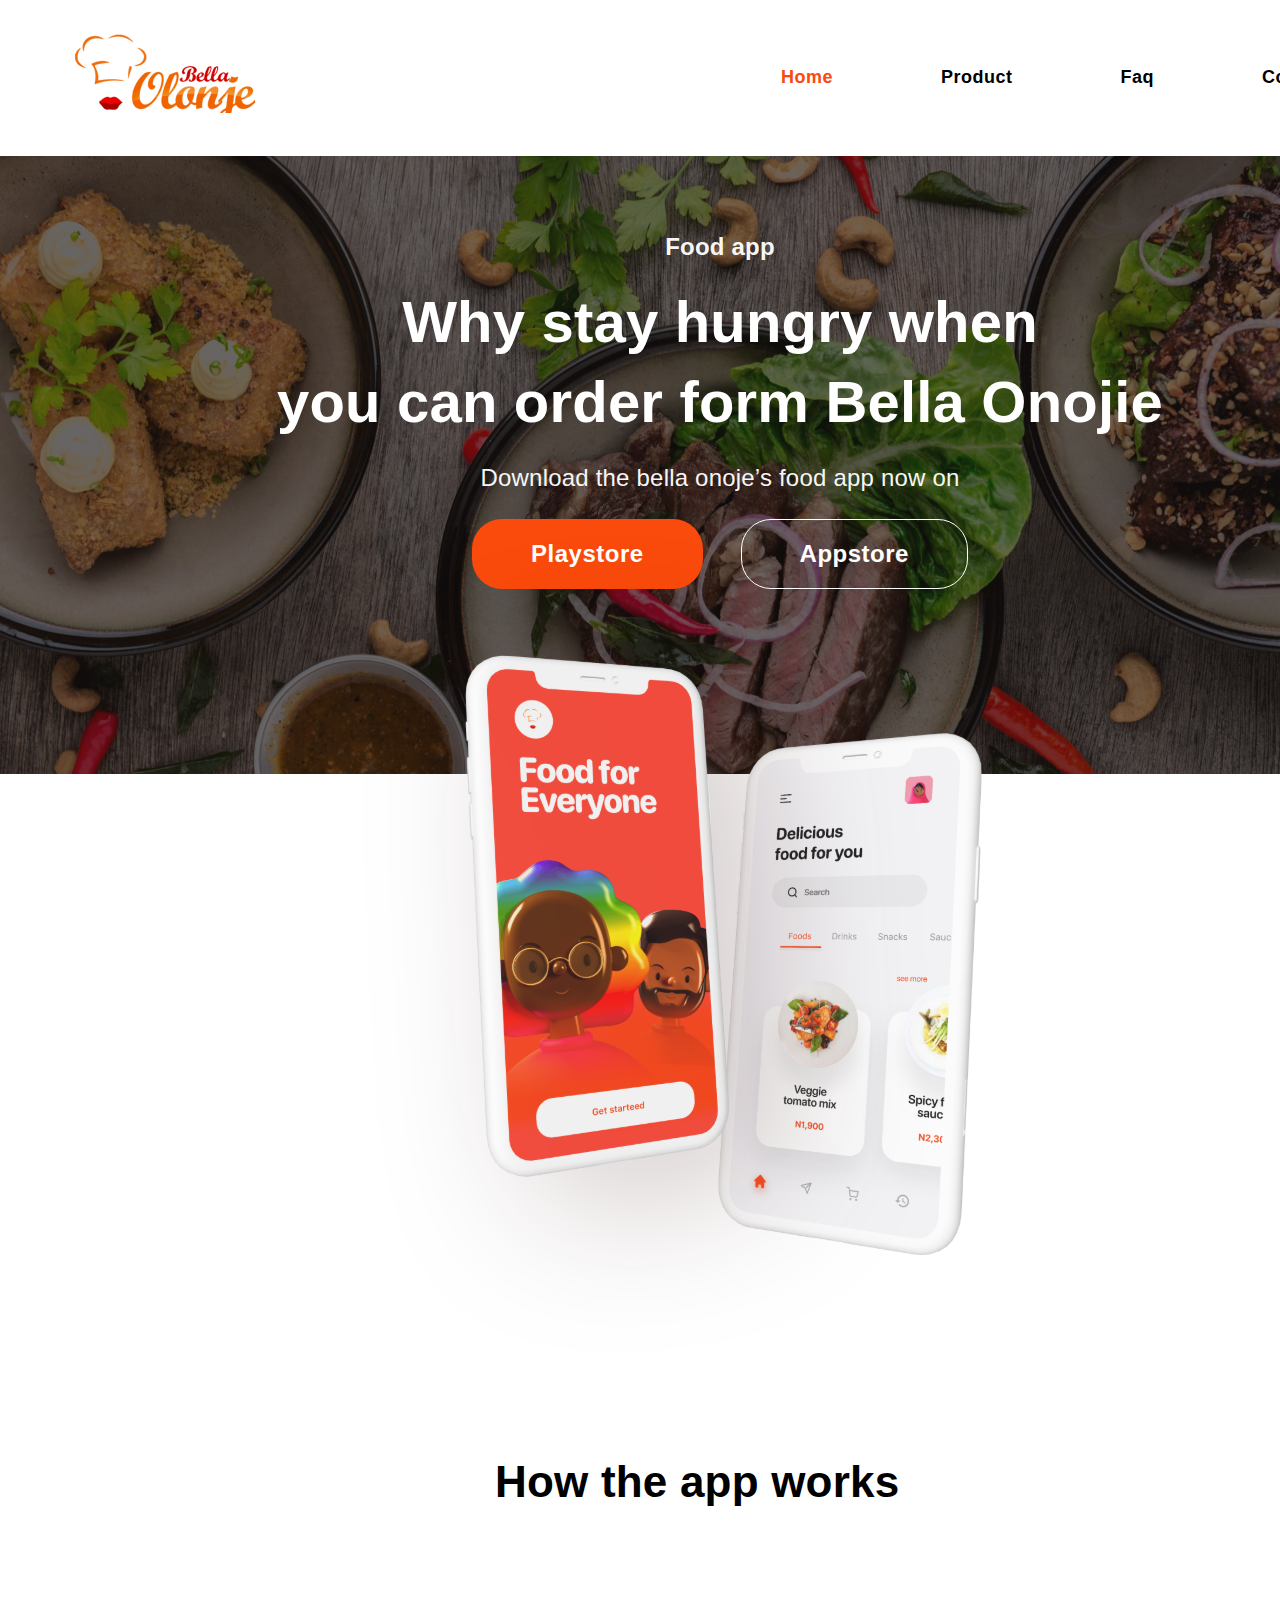
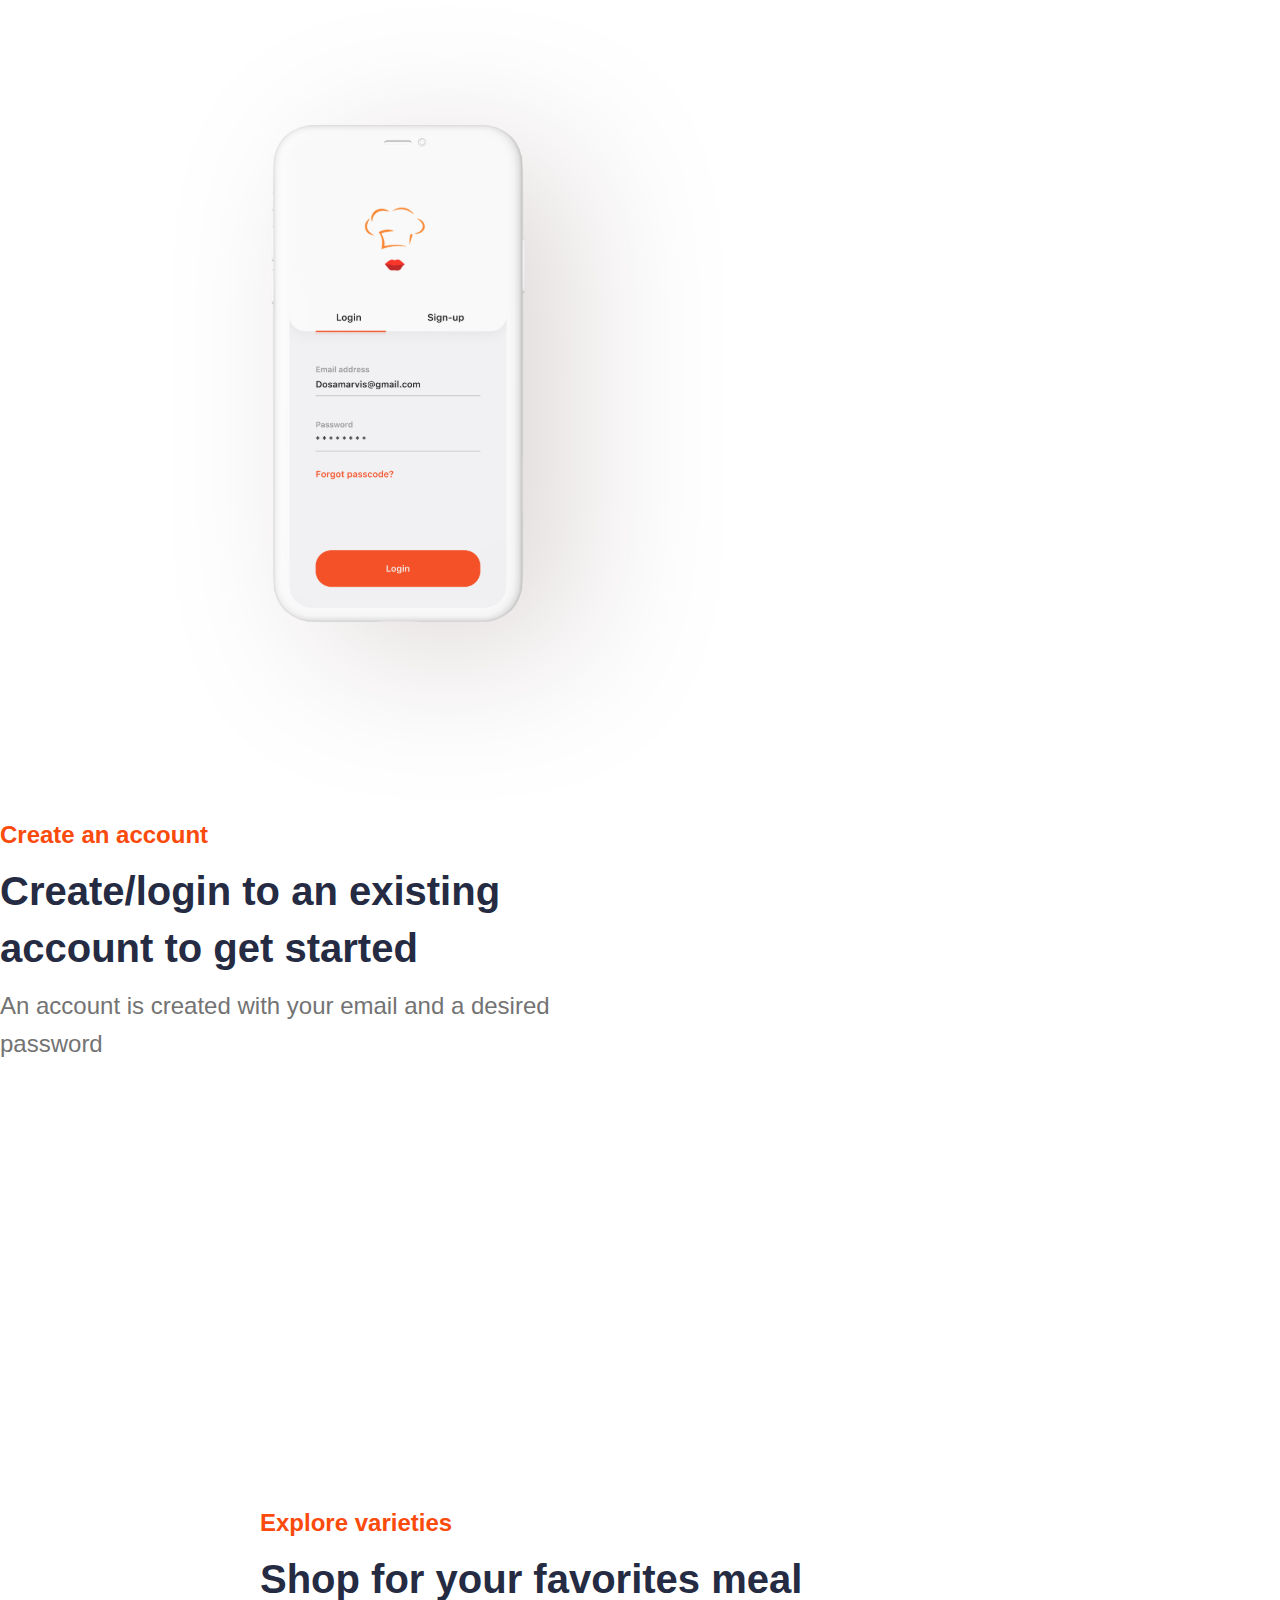
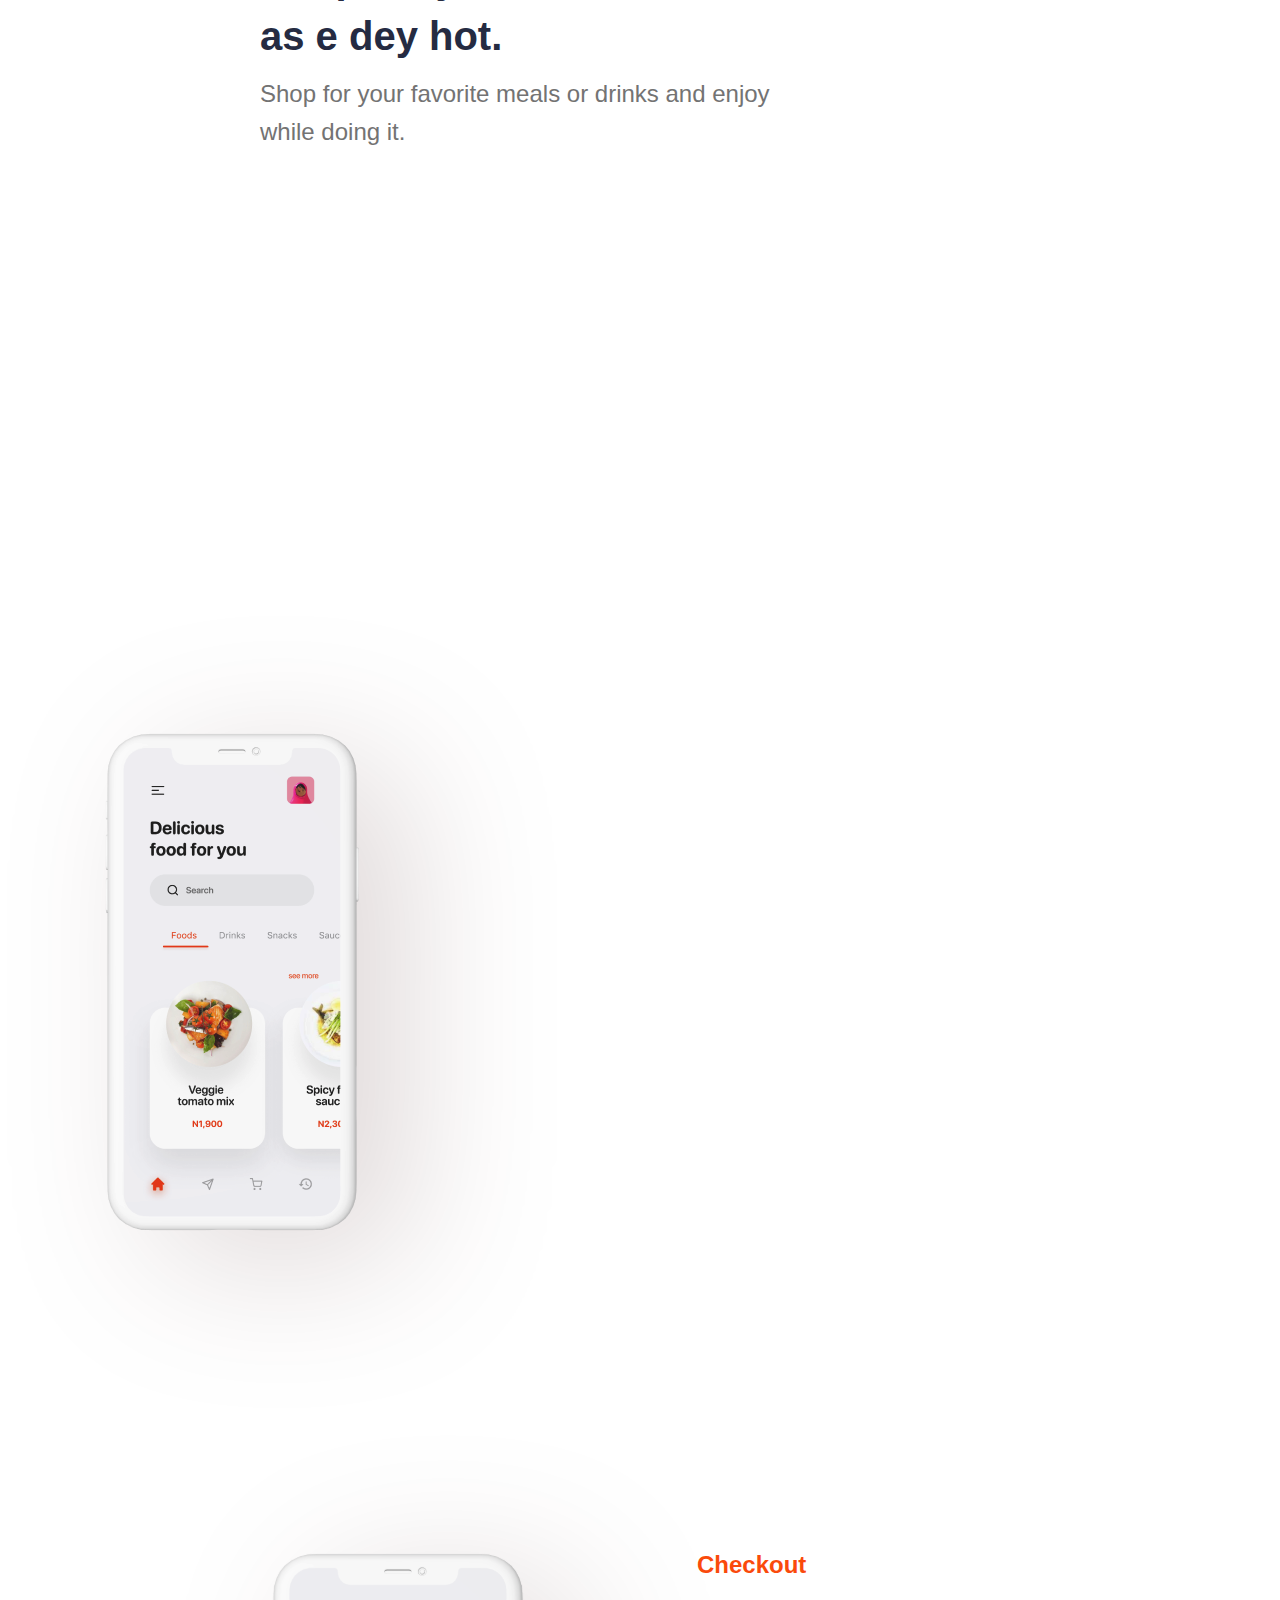
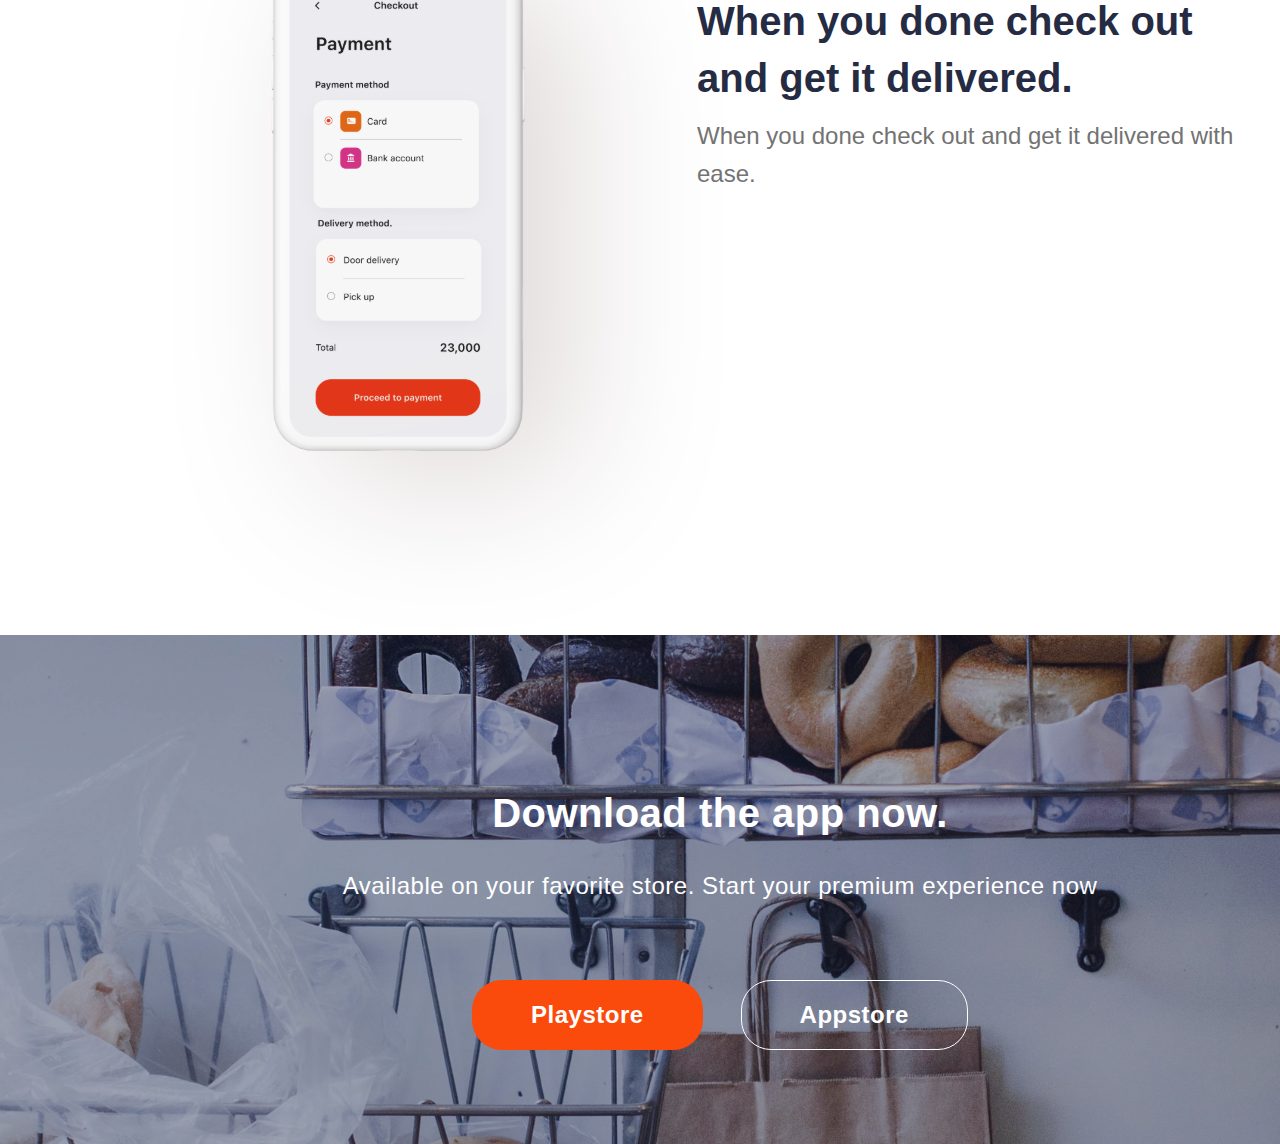
==== index.html @ eabfda78 "added footer section" ====
<!DOCTYPE html>
<html lang="en">
    <head>
        <title>Fast food</title>
        <link rel="stylesheet" href="css/reset.css">
        <link rel="stylesheet" href="css/style.css">
        <link rel="icon" href="images/main/icon.svg">
    </head>
    <body>
        <header>
            <nav>
                <ul>
                    <li class="logo">   <img src="images/main/icon.svg" alt="icon"></li>
                    <li class="home">Home</li>
                    <li class="product"> <a href="pages/product.html"> </a>Product</li>
                    <li class="faq">     <a href="pages/faq.html">     </a>Faq</li>
                    <li class="contact"> <a href="pages/contact.html"> </a>Contact</li>
                </ul>
            </nav>
                <div class="header-div">
                    <div class="text-div">
                        <h3>Food app</h3>
                        <h1>Why stay hungry when <br> you can order form Bella Onojie</h1>
                        <h4>Download the bella onoje’s food app now on</h4>
                    </div>

                    <div class="button-div">
                        <input type="button" value="Playstore" class="playstore">
                        <input type="button" value="Appstore" class="appstore">
                    </div>
                </div>

                <div class="images-div">
                    <img class="phone-img" src="images/main/phone-img.svg" alt="phones">
                </div>
            </header>

            <main>
                <section class="section1">
                    <h2 class="h2">How the app works</h2>

                    <img class="login-image" src="images/main/login.svg" alt="login page">

                    <div class="section1-div">
                        <p class="section-p1">Create an account</p>
                        <p class="section-p2">Create/login to an existing account to get started</p>
                        <p class="section-p3">An account is created with your email and a desired password</p>
                    </div>

                </section>

                <section class="section2">

                    <div class="section2-div">
                        <p class="section-p1">Explore varieties</p>
                        <p class="section-p2">Shop for your favorites meal as e dey hot.</p>
                        <p class="section-p3">Shop for your favorite meals or drinks and enjoy while doing it.</p>
                    </div>

                    <img class="food-img" src="images/main/order.svg" alt="food image">

                </section>

                <section class="section3">

                    <img class="login-image" src="images/main/payment.svg" alt="payment page">

                    <div class="section1-div">
                        <p class="section-p1">Checkout</p>
                        <p class="section-p2">When you done check out and get it delivered.</p>
                        <p class="section-p3">When you done check out and get it  delivered with ease.</p>
                    </div>

                </section>
            </main>

            <footer>

                <section>    
                    <div class="bottom-image">

                        <div class="bottom-text-div">
                            <p class="footer-p1">Download the app now.</p>
                            <p class="footer-p2">Available on your favorite store. Start your premium experience now</p>
                        </div>  

                        <div class="button-div">
                            <input type="button" value="Playstore" class="playstore">
                            <input type="button" value="Appstore" class="appstore">
                        </div>

                    </div>
                </section>

            </footer>





    </body>
</html>
---- css/style.css ----
body {
    max-width: 1440px;
}

ul {
    li {
        display: inline-block;
        font-family: "Montserrat", sans-serif;
        font-weight: 600;
        font-size: 18px;
        line-height: 28px;
        letter-spacing: 0.5px;
    }

    .home {
        color: #FA4A0C;
    }

    .logo {
        margin: 26px 500px 28px 70px;
        vertical-align: -30px;
    }

    .product {
        margin: 63px 104px 65px 104px;
    }

    .faq {
        margin: 63px 104px 65px 0px;
    }


}


.header-div {
    background-image: url(/images/main/background-image-top.svg);
    width: 1440px;
    height: 618px;

    .text-div {
        text-align: center;

        
        h3 {
            font-family: "Montserrat", sans-serif;
            font-weight: 700;
            font-size: 24px;
            line-height: 36px;
            letter-spacing: 0.2px;
            color: #F6F6F6;
            padding-top: 73px;
            padding-bottom: 17px;
        }

        h1 {
            font-family: "Poppins", sans-serif;
            font-weight: 700;
            font-size: 58px;
            line-height: 80px;
            letter-spacing: 0.2px;
            color: #FFFFFF;
        }

        h4 {
            font-family: "Montserrat", sans-serif;
            font-weight: 500;
            font-size: 24px;
            line-height: 38px;
            letter-spacing: 0.2px;
            color: #F6F6F6;
            padding-top: 17px;
            padding-bottom: 22px;
        }
    }
}

.button-div {
    text-align: center;

    .playstore {
        border: solid 1px transparent;
        background-color: #FA4A0C;
        border-radius: 30px;
        padding: 16px 58px;
        margin-right: 17px;
    }

    .appstore {
        border: solid 1px white;
        border-radius: 30px;
        padding: 16px 58px;
        margin-left: 17px;
        background-color: transparent;
        color: white;
    }

    input {
        display: inline-block;
        font-family: "Montserrat", sans-serif;
        font-weight: 700;
        font-size: 24px;
        line-height: 36px;
        letter-spacing: 0.5px;
        color: #FFFFFF;
    }
}


.images-div { 
    width: 1440px;
    height: 640px;

    img {
        position: absolute;
        left: 345px;
        top: 495px;
    }
}

.h2 {
    font-family: "Poppins", sans-serif;
    font-weight: 600;
    font-size: 44px;
    line-height: 36px;
    letter-spacing: 0.2px;
    padding: 50px 0px 89px 495px;
}

.section-p1 {
    font-family: "Montserrat", sans-serif;
    font-weight: 700;
    font-size: 24px;
    line-height: 36px;
    color: #FA4A0C;
}

.section-p2 {
    font-family: "Montserrat", sans-serif;
    font-weight: 600;
    font-size: 40px;
    line-height: 57px;
    color: #252B42;
    margin: 10px 0px;
}

.section-p3 {
    font-family: "Montserrat", sans-serif;
    font-weight: 500;
    font-size: 24px;
    line-height: 38px;
    color: #737373;
}

.login-image {
    margin-left: 150px;
    margin-right: -35px;
}

.section1-div {
    display: inline-block;
    max-width: 561px;
    vertical-align: 450px;
}

.section2-div {
    display: inline-block;
    max-width: 561px;
    vertical-align: 450px;
    margin-left: 260px;
    margin-right: 40px;
}


.bottom-image {
    background-image: url(/images/main/background-image-bottom.svg);
    width: 1440px;
    height: 509px
    
}

.bottom-text-div {
    text-align: center;
    color: white;

    .footer-p1 {
        font-family: "Montserrat", sans-serif;
        font-weight: 700;
        font-size: 40px;
        line-height: 57px;
        letter-spacing: 0.5px;
        padding-top: 150px;
        padding-bottom: 25px;
    }

    .footer-p2 {
        font-family: "Montserrat", sans-serif;
        font-weight: 500;
        font-size: 24px;
        line-height: 38px;
        letter-spacing: 0.5px;
        padding-bottom: 75px;
    }

}
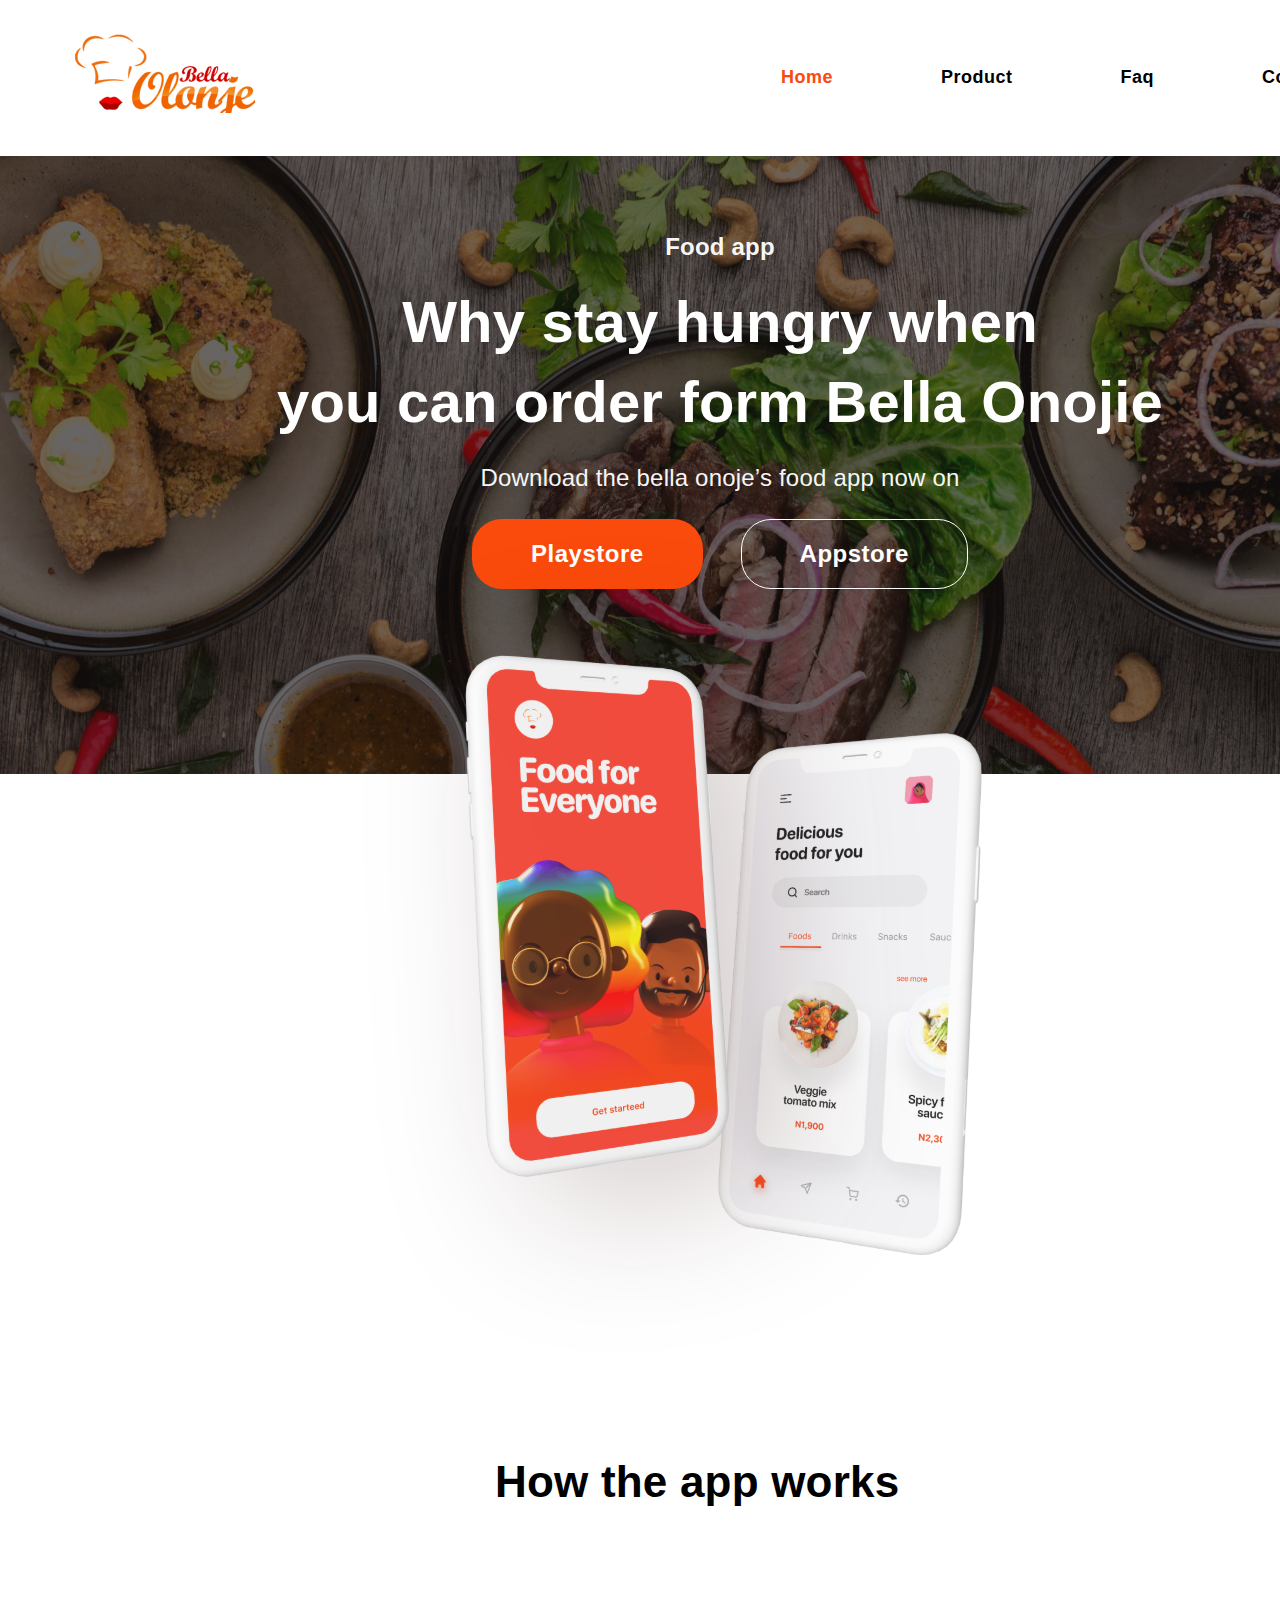
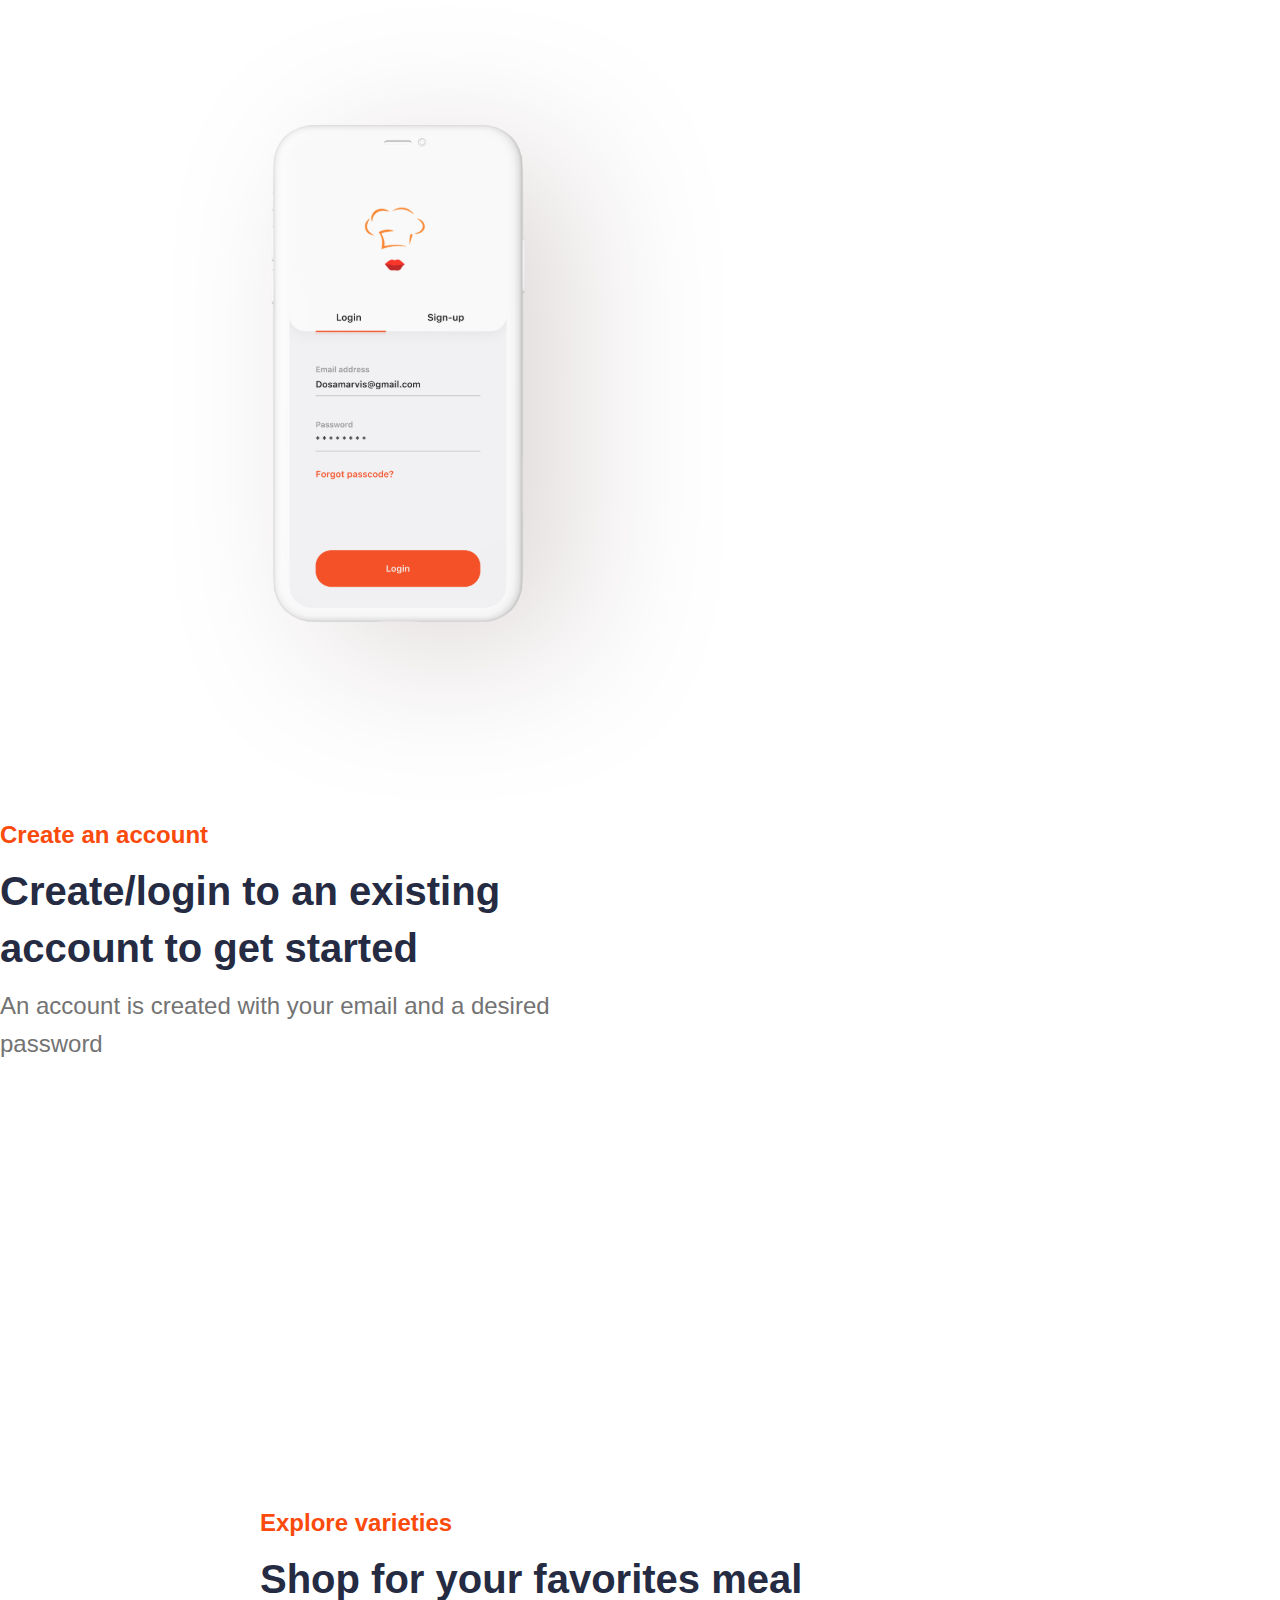
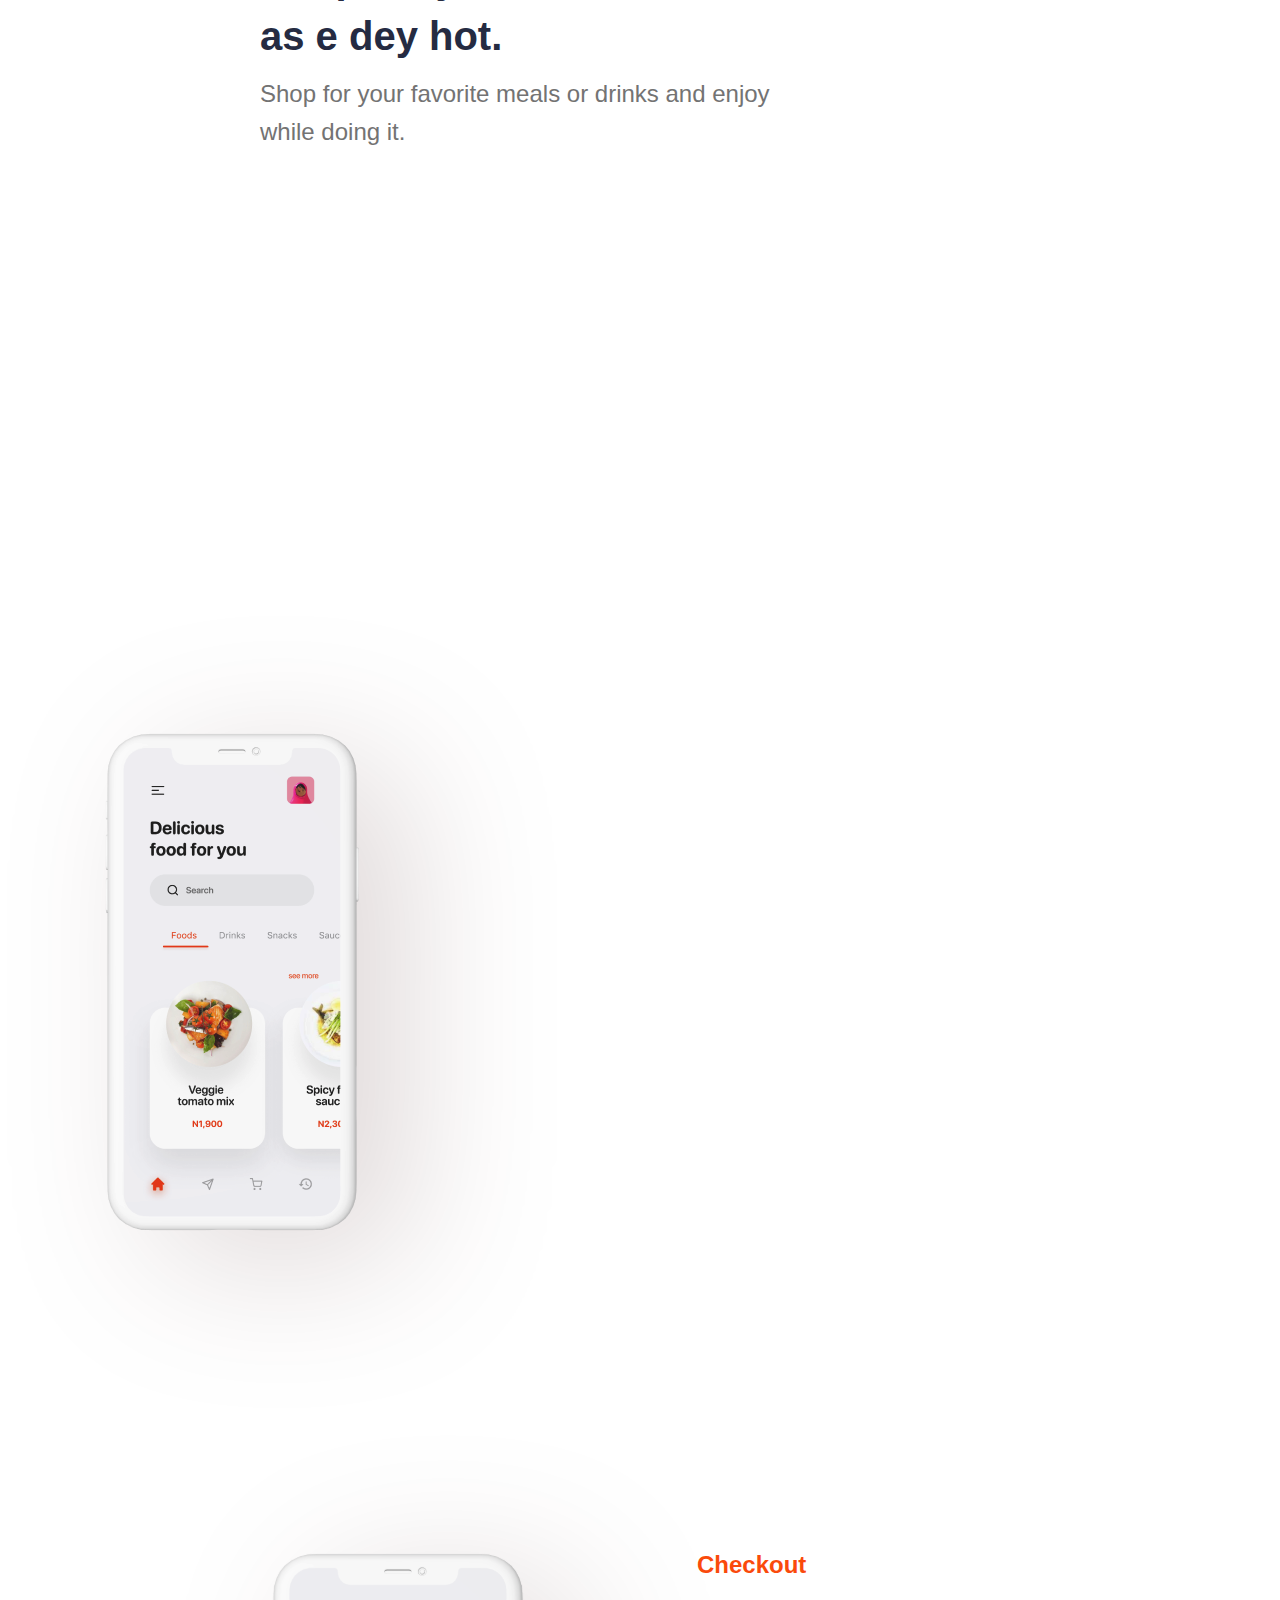
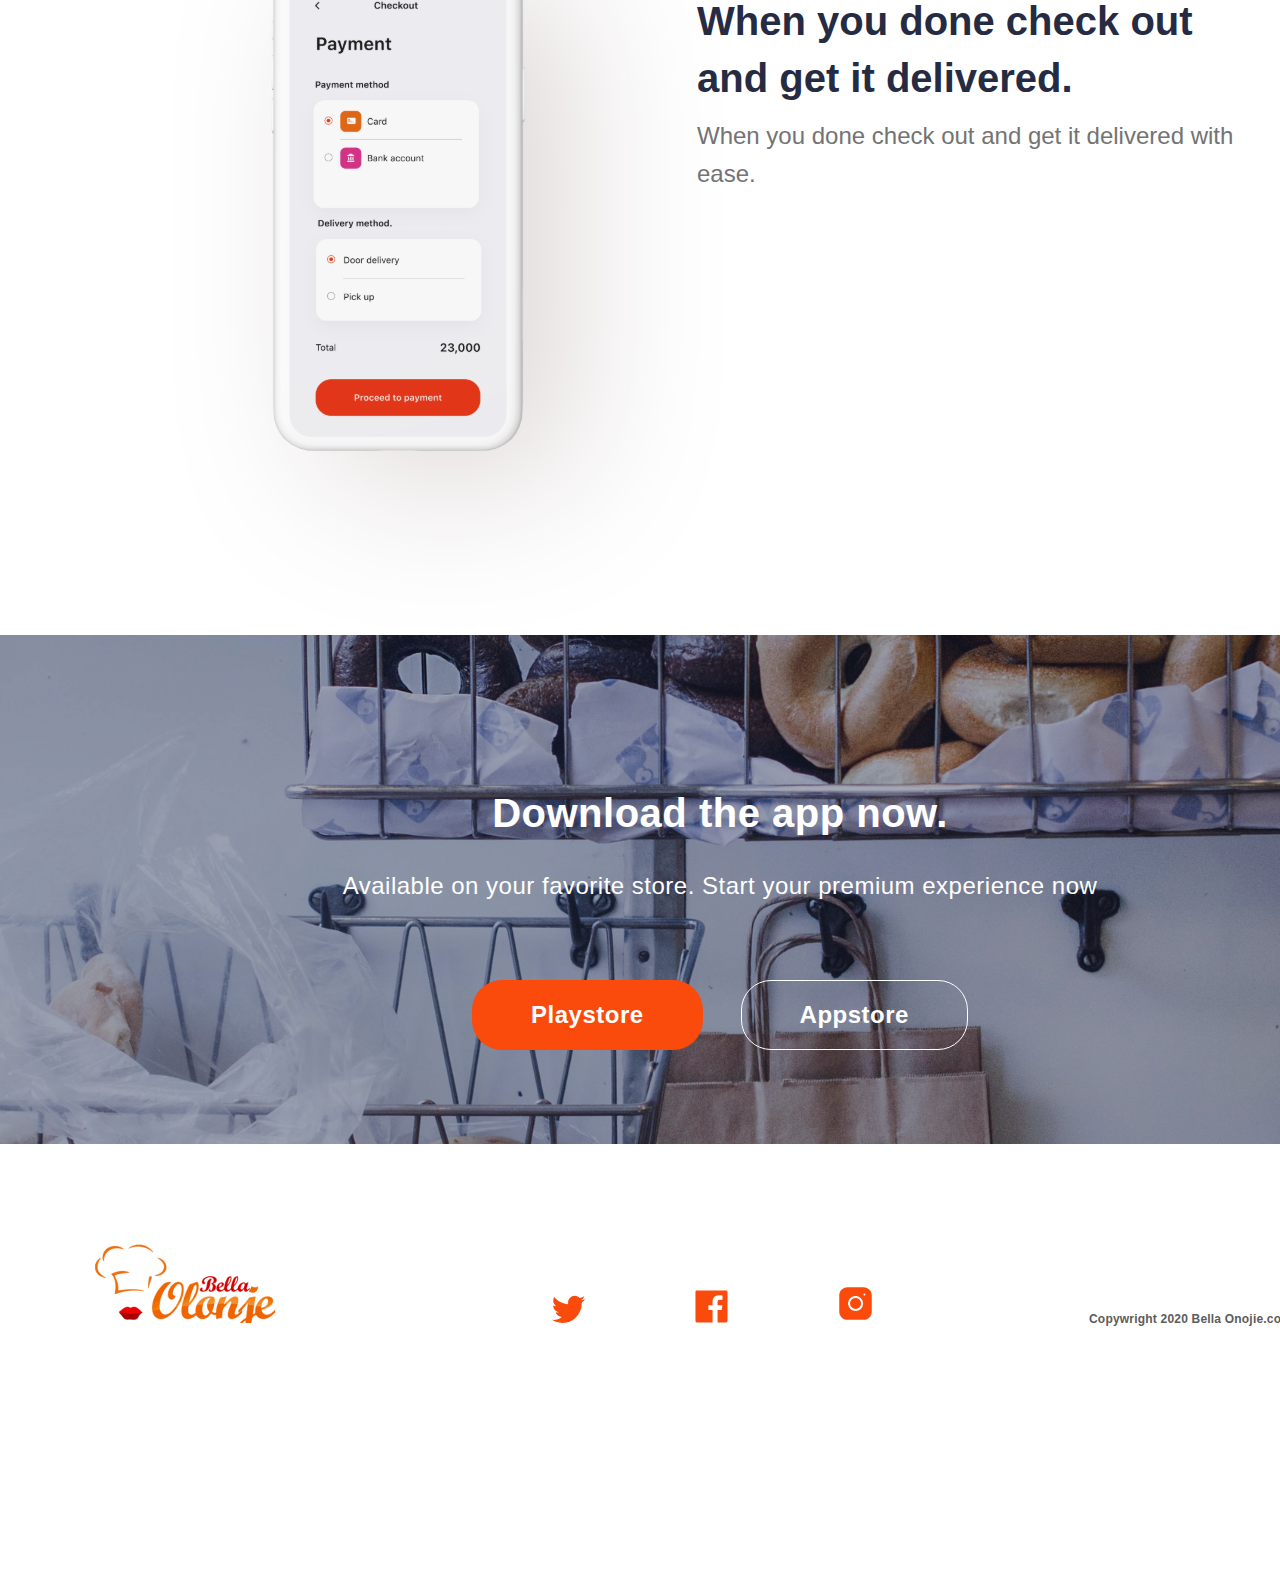
==== commit 585febdf: "finished footer" ====
--- a/index.html
+++ b/index.html
@@ -92,6 +92,21 @@
                     </div>
                 </section>
 
+                <section>
+                    <div class="footer-div">
+                        
+                        <ul>
+                            <li><img class="logo2" src="images/main/icon.svg" alt="logo"> </li>
+                            <li><img class="twitter" src="images/main/twitter.svg" alt="twitter icon"> </li>
+                            <li><img class="facebook" src="images/main/facebook.svg" alt="facbook icon"> </li>
+                            <li><img class="instagram" src="images/main/instagram.svg" alt="instagram icon"> </li>
+                            <li><p>Copywright 2020 Bella Onojie.com</p></li>
+                        </ul>
+
+                    </div>
+                </section>
+
+
             </footer>
 
 
--- a/css/style.css
+++ b/css/style.css
@@ -202,4 +202,29 @@
         padding-bottom: 75px;
     }
 
-}+}
+
+.footer-div {
+    margin-top: 100px;
+    margin-bottom: 250px;
+
+    .logo2 {
+        margin-left: 90px;
+        margin-right: 250px;
+    }
+
+    .facebook {
+        margin: 0px 100px;
+        vertical-align: -4px;
+    }
+
+    p {
+        font-family: "Montserrat", sans-serif;
+        font-weight: 700;
+        font-size: 12px;
+        line-height: 18px;
+        letter-spacing: 0.2px;
+        color: #5C5C5C;
+        margin-left: 210px;
+    }
+}
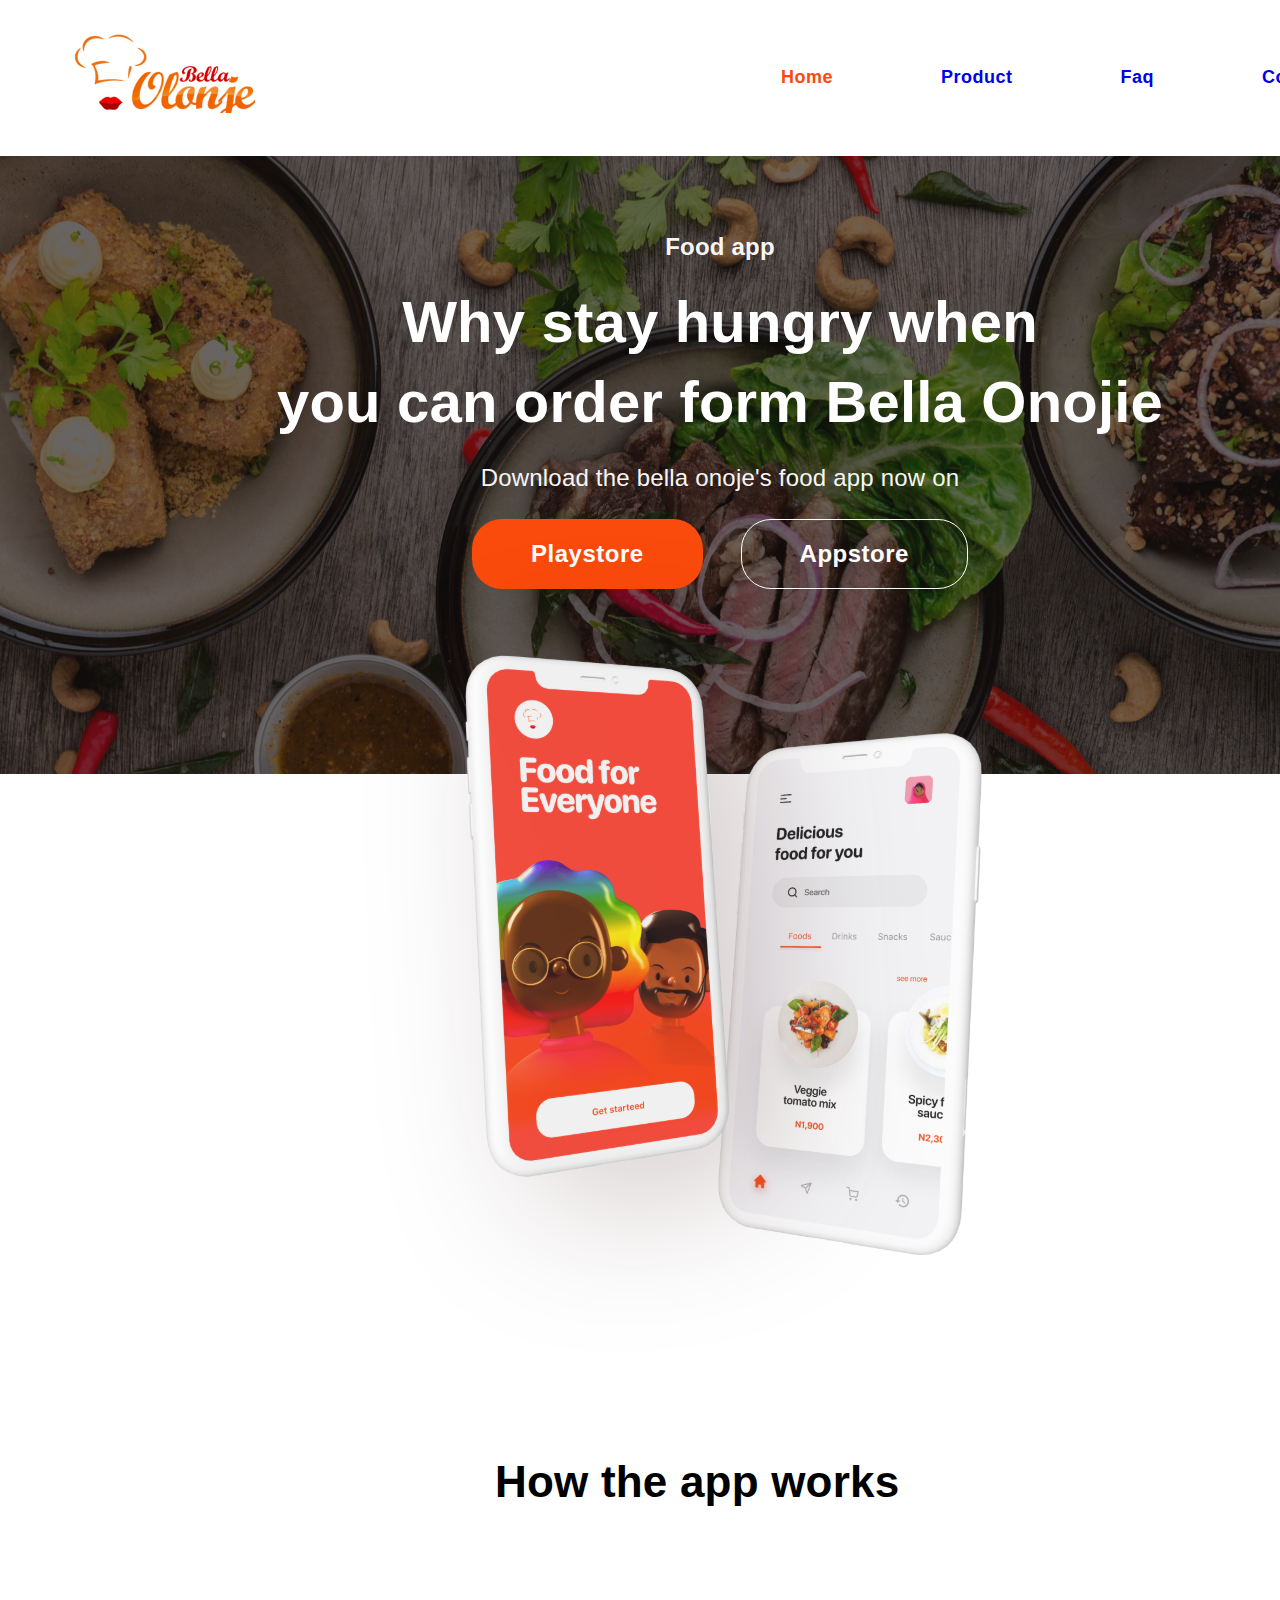
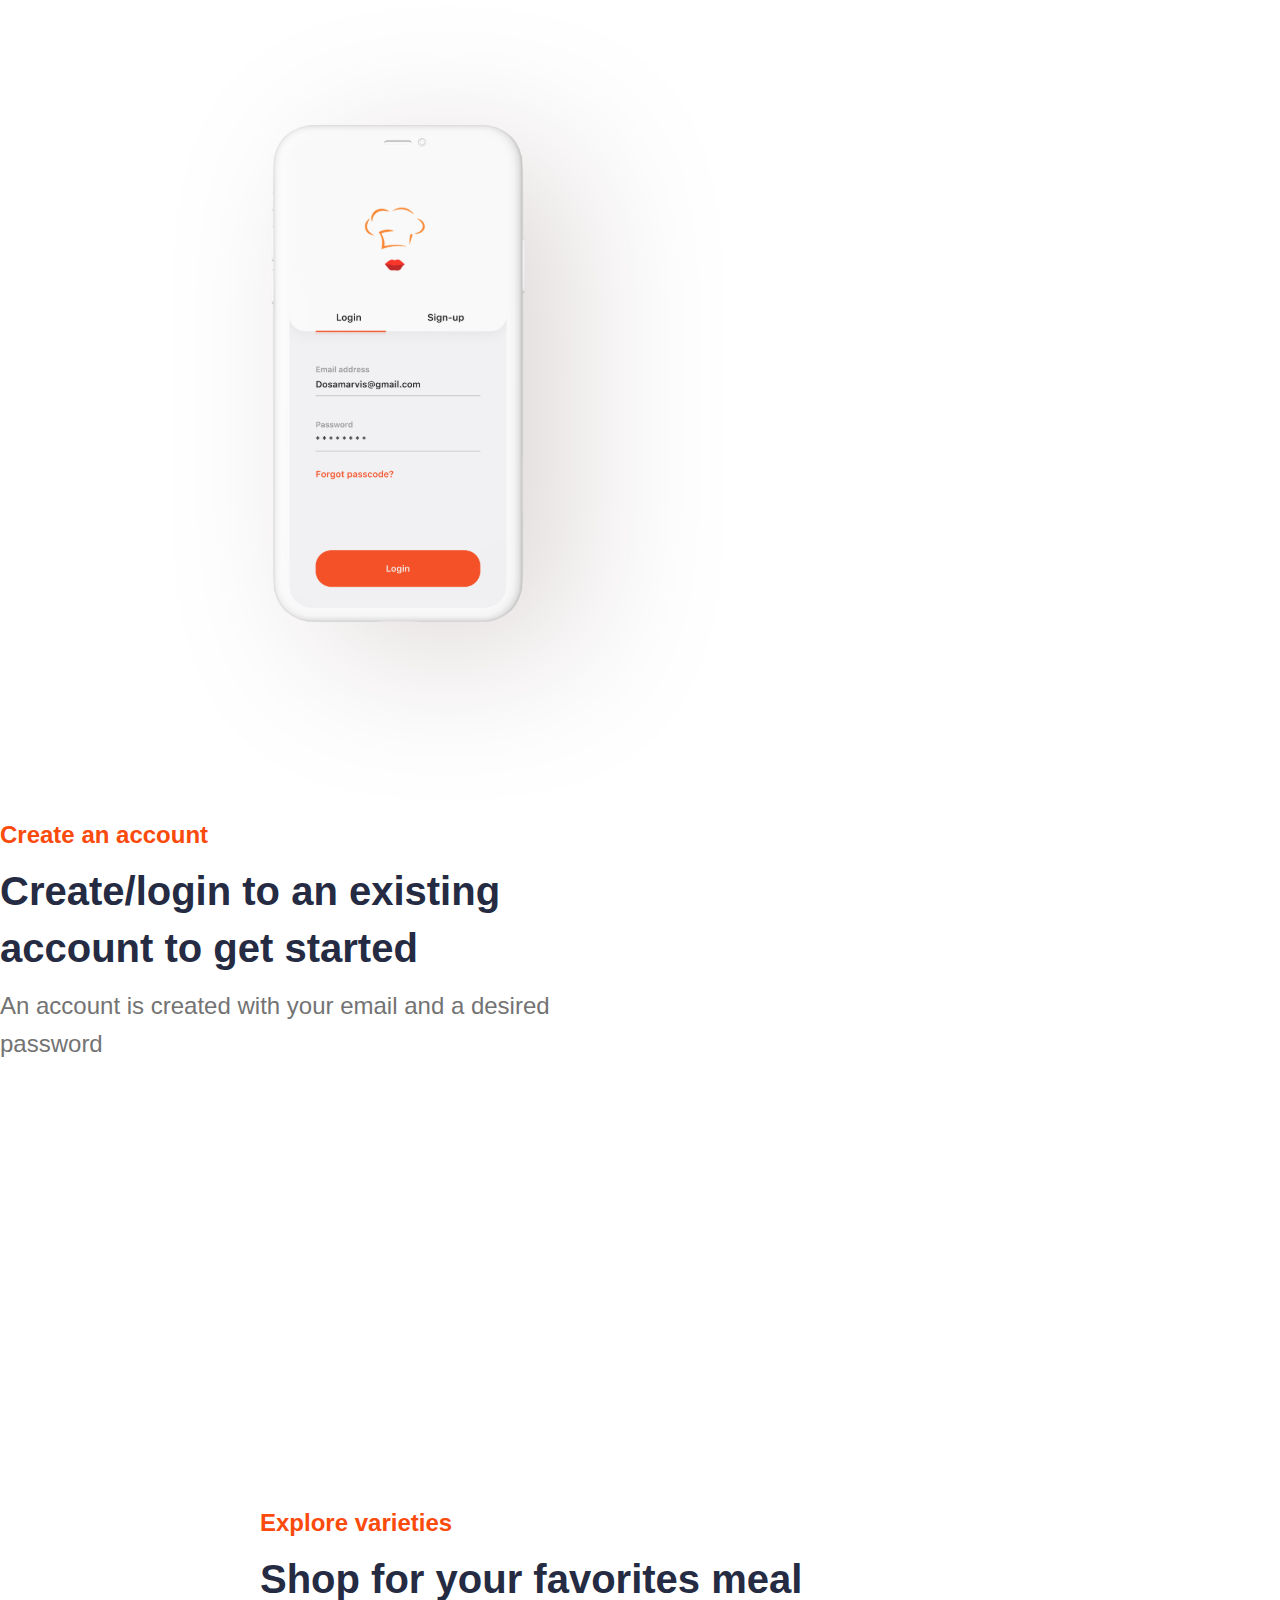
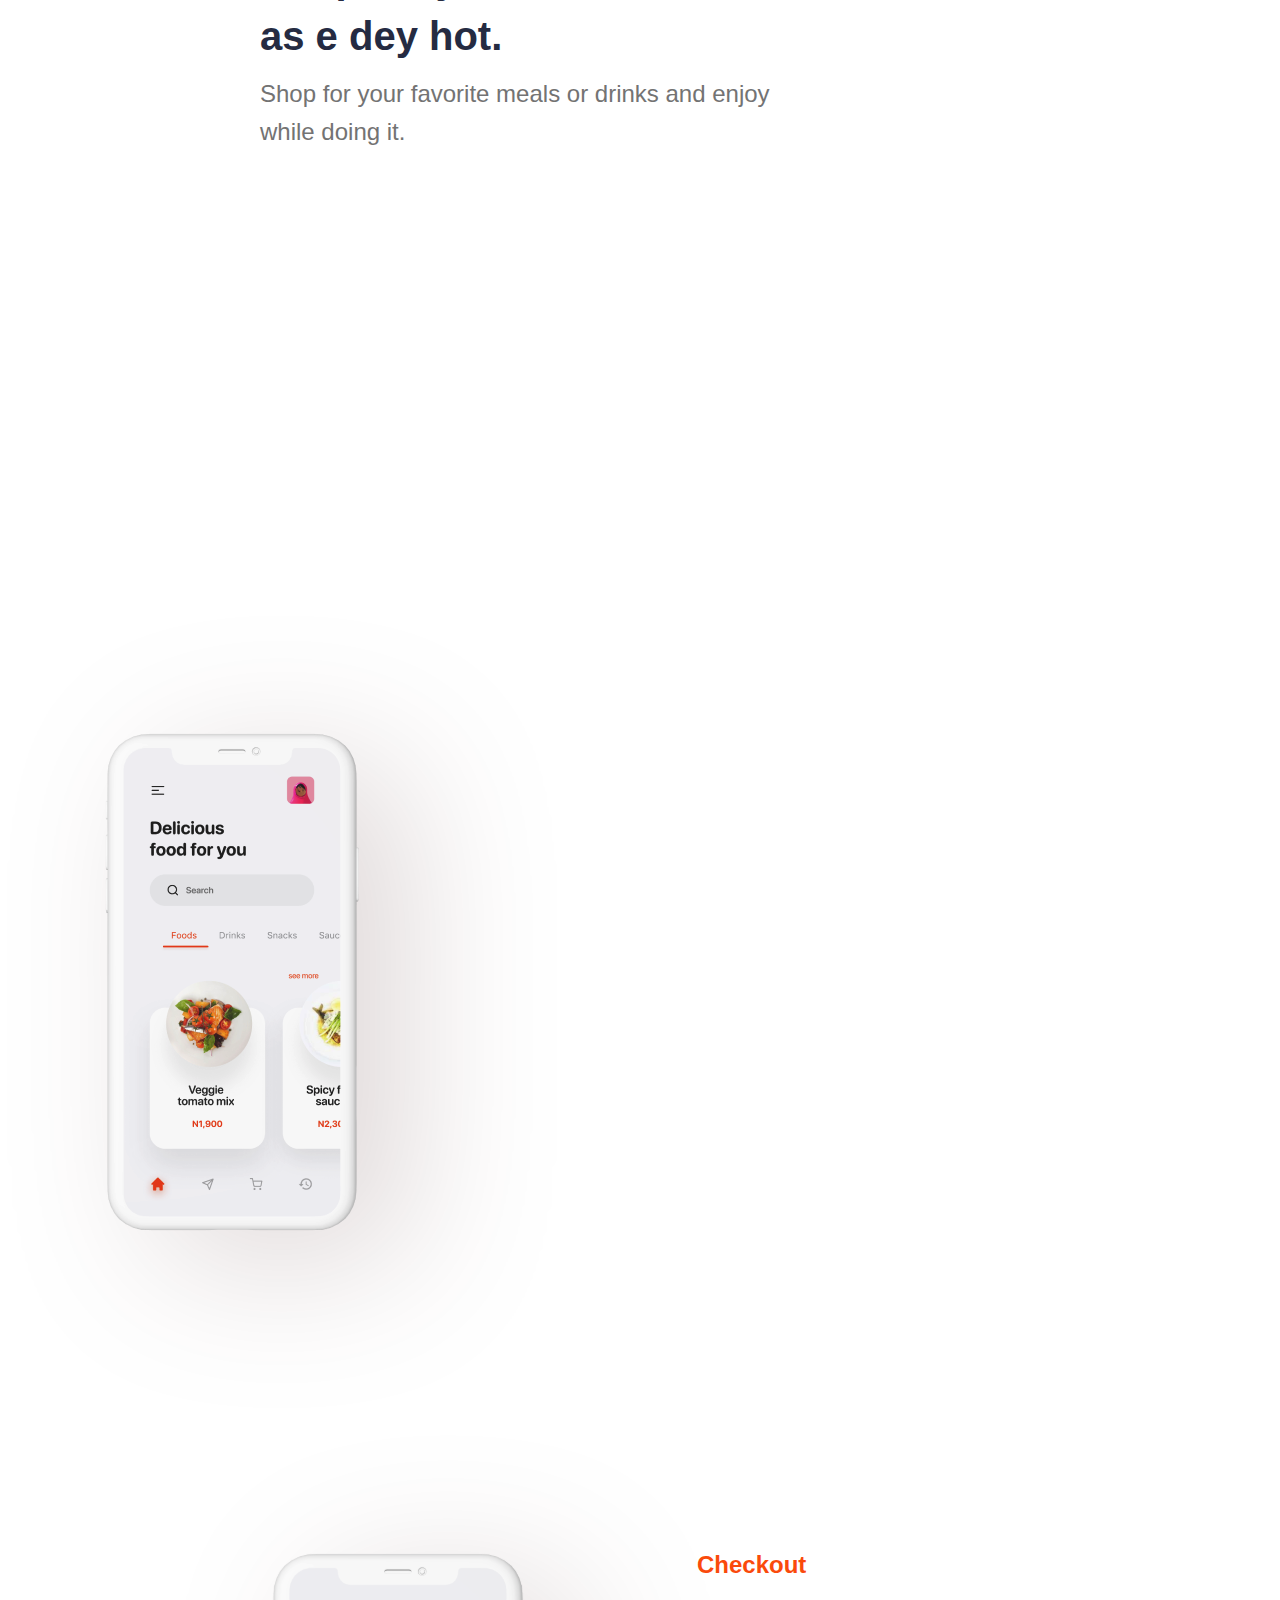
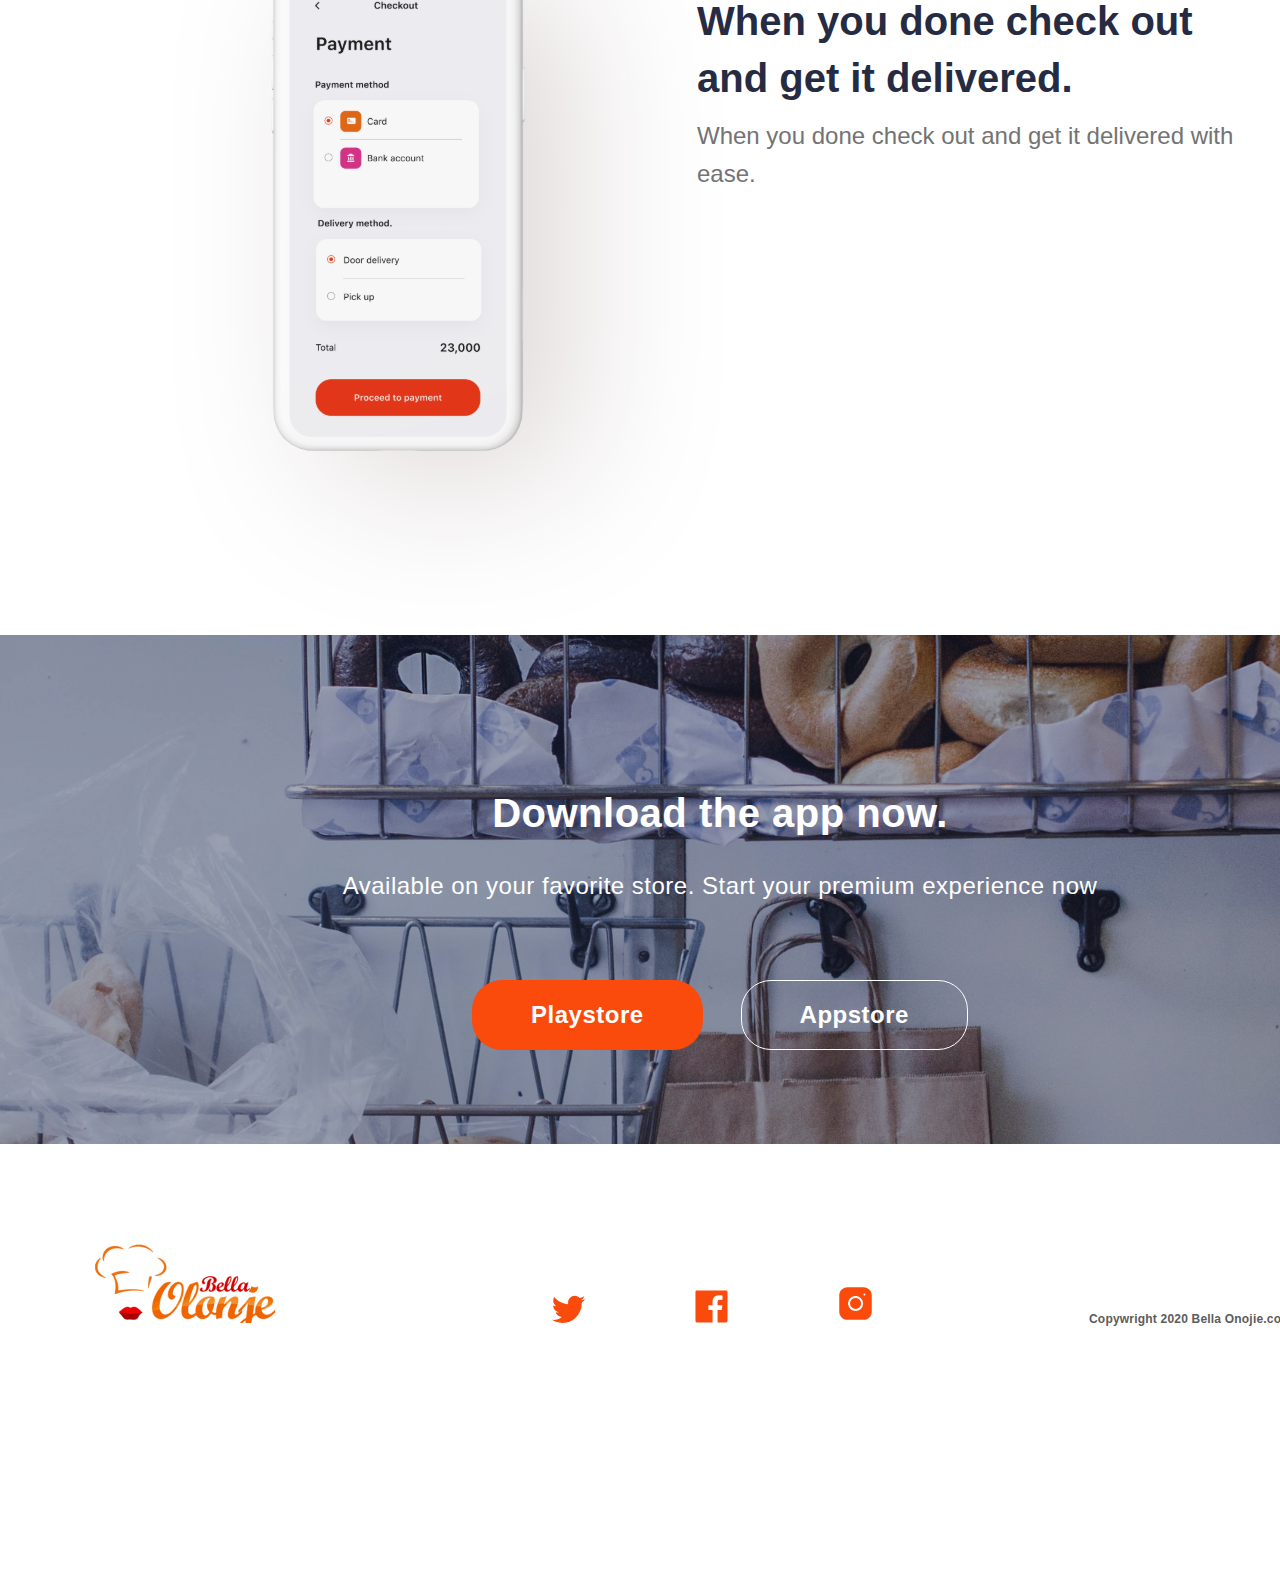
==== commit d8edb6f5: "function navbar" ====
--- a/index.html
+++ b/index.html
@@ -1,117 +1,138 @@
 <!DOCTYPE html>
 <html lang="en">
-    <head>
-        <title>Fast food</title>
-        <link rel="stylesheet" href="css/reset.css">
-        <link rel="stylesheet" href="css/style.css">
-        <link rel="icon" href="images/main/icon.svg">
-    </head>
-    <body>
-        <header>
-            <nav>
-                <ul>
-                    <li class="logo">   <img src="images/main/icon.svg" alt="icon"></li>
-                    <li class="home">Home</li>
-                    <li class="product"> <a href="pages/product.html"> </a>Product</li>
-                    <li class="faq">     <a href="pages/faq.html">     </a>Faq</li>
-                    <li class="contact"> <a href="pages/contact.html"> </a>Contact</li>
-                </ul>
-            </nav>
-                <div class="header-div">
-                    <div class="text-div">
-                        <h3>Food app</h3>
-                        <h1>Why stay hungry when <br> you can order form Bella Onojie</h1>
-                        <h4>Download the bella onoje’s food app now on</h4>
-                    </div>
+  <head>
+    <title>Fast food</title>
+    <link rel="stylesheet" href="css/reset.css" />
+    <link rel="stylesheet" href="css/style.css" />
+    <link rel="icon" href="images/main/icon.svg" />
+  </head>
+  <body>
+    <header>
+      <nav>
+        <ul>
+          <li class="logo"><img src="images/main/icon.svg" alt="icon" /></li>
+          <li class="home">Home</li>
+          <li class="product"> <a href="pages/product.html"> Product</a></li>
+          <li class="faq">     <a href="pages/faq.html">     Faq</a></li>
+          <li class="contact"> <a href="pages/contact.html"> Contact</a></li>
+        </ul>
+      </nav>
+      <div class="header-div">
+        <div class="text-div">
+          <h3>Food app</h3>
+          <h1>
+            Why stay hungry when <br />
+            you can order form Bella Onojie
+          </h1>
+          <h4>Download the bella onoje's food app now on</h4>
+        </div>
 
-                    <div class="button-div">
-                        <input type="button" value="Playstore" class="playstore">
-                        <input type="button" value="Appstore" class="appstore">
-                    </div>
-                </div>
+        <div class="button-div">
+          <input type="button" value="Playstore" class="playstore" />
+          <input type="button" value="Appstore" class="appstore" />
+        </div>
+      </div>
 
-                <div class="images-div">
-                    <img class="phone-img" src="images/main/phone-img.svg" alt="phones">
-                </div>
-            </header>
+      <div class="images-div">
+        <img class="phone-img" src="images/main/phone-img.svg" alt="phones" />
+      </div>
+    </header>
 
-            <main>
-                <section class="section1">
-                    <h2 class="h2">How the app works</h2>
+    <main>
+      <section class="section1">
+        <h2 class="h2">How the app works</h2>
 
-                    <img class="login-image" src="images/main/login.svg" alt="login page">
+        <img class="login-image" src="images/main/login.svg" alt="login page" />
 
-                    <div class="section1-div">
-                        <p class="section-p1">Create an account</p>
-                        <p class="section-p2">Create/login to an existing account to get started</p>
-                        <p class="section-p3">An account is created with your email and a desired password</p>
-                    </div>
+        <div class="section1-div">
+          <p class="section-p1">Create an account</p>
+          <p class="section-p2">
+            Create/login to an existing account to get started
+          </p>
+          <p class="section-p3">
+            An account is created with your email and a desired password
+          </p>
+        </div>
+      </section>
 
-                </section>
+      <section class="section2">
+        <div class="section2-div">
+          <p class="section-p1">Explore varieties</p>
+          <p class="section-p2">Shop for your favorites meal as e dey hot.</p>
+          <p class="section-p3">
+            Shop for your favorite meals or drinks and enjoy while doing it.
+          </p>
+        </div>
 
-                <section class="section2">
+        <img class="food-img" src="images/main/order.svg" alt="food image" />
+      </section>
 
-                    <div class="section2-div">
-                        <p class="section-p1">Explore varieties</p>
-                        <p class="section-p2">Shop for your favorites meal as e dey hot.</p>
-                        <p class="section-p3">Shop for your favorite meals or drinks and enjoy while doing it.</p>
-                    </div>
+      <section class="section3">
+        <img
+          class="login-image"
+          src="images/main/payment.svg"
+          alt="payment page"
+        />
 
-                    <img class="food-img" src="images/main/order.svg" alt="food image">
+        <div class="section1-div">
+          <p class="section-p1">Checkout</p>
+          <p class="section-p2">
+            When you done check out and get it delivered.
+          </p>
+          <p class="section-p3">
+            When you done check out and get it delivered with ease.
+          </p>
+        </div>
+      </section>
+    </main>
 
-                </section>
+    <footer>
+      <section>
+        <div class="bottom-image">
+          <div class="bottom-text-div">
+            <p class="footer-p1">Download the app now.</p>
+            <p class="footer-p2">
+              Available on your favorite store. Start your premium experience
+              now
+            </p>
+          </div>
 
-                <section class="section3">
+          <div class="button-div">
+            <input type="button" value="Playstore" class="playstore" />
+            <input type="button" value="Appstore" class="appstore" />
+          </div>
+        </div>
+      </section>
 
-                    <img class="login-image" src="images/main/payment.svg" alt="payment page">
-
-                    <div class="section1-div">
-                        <p class="section-p1">Checkout</p>
-                        <p class="section-p2">When you done check out and get it delivered.</p>
-                        <p class="section-p3">When you done check out and get it  delivered with ease.</p>
-                    </div>
-
-                </section>
-            </main>
-
-            <footer>
-
-                <section>    
-                    <div class="bottom-image">
-
-                        <div class="bottom-text-div">
-                            <p class="footer-p1">Download the app now.</p>
-                            <p class="footer-p2">Available on your favorite store. Start your premium experience now</p>
-                        </div>  
-
-                        <div class="button-div">
-                            <input type="button" value="Playstore" class="playstore">
-                            <input type="button" value="Appstore" class="appstore">
-                        </div>
-
-                    </div>
-                </section>
-
-                <section>
-                    <div class="footer-div">
-                        
-                        <ul>
-                            <li><img class="logo2" src="images/main/icon.svg" alt="logo"> </li>
-                            <li><img class="twitter" src="images/main/twitter.svg" alt="twitter icon"> </li>
-                            <li><img class="facebook" src="images/main/facebook.svg" alt="facbook icon"> </li>
-                            <li><img class="instagram" src="images/main/instagram.svg" alt="instagram icon"> </li>
-                            <li><p>Copywright 2020 Bella Onojie.com</p></li>
-                        </ul>
-
-                    </div>
-                </section>
-
-
-            </footer>
-
-
-
-
-
-    </body>
-</html>+      <section>
+        <div class="footer-div">
+          <ul>
+            <li><img class="logo2" src="images/main/icon.svg" alt="logo" /></li>
+            <li>
+              <img
+                class="twitter"
+                src="images/main/twitter.svg"
+                alt="twitter icon"
+              />
+            </li>
+            <li>
+              <img
+                class="facebook"
+                src="images/main/facebook.svg"
+                alt="facbook icon"
+              />
+            </li>
+            <li>
+              <img
+                class="instagram"
+                src="images/main/instagram.svg"
+                alt="instagram icon"
+              />
+            </li>
+            <li><p>Copywright 2020 Bella Onojie.com</p></li>
+          </ul>
+        </div>
+      </section>
+    </footer>
+  </body>
+</html>
--- a/css/style.css
+++ b/css/style.css
@@ -1,230 +1,225 @@
 body {
-    max-width: 1440px;
+  max-width: 1440px;
 }
 
 ul {
-    li {
-        display: inline-block;
-        font-family: "Montserrat", sans-serif;
-        font-weight: 600;
-        font-size: 18px;
-        line-height: 28px;
-        letter-spacing: 0.5px;
+  li {
+    display: inline-block;
+    font-family: "Montserrat", sans-serif;
+    font-weight: 600;
+    font-size: 18px;
+    line-height: 28px;
+    letter-spacing: 0.5px;
+  }
+
+  .home {
+    color: #fa4a0c;
+  }
+
+  .logo {
+    margin: 26px 500px 28px 70px;
+    vertical-align: -30px;
+    color: #252B42;
+  }
+
+  .product {
+    margin: 63px 104px 65px 104px;
+    color: #252B42;
+  }
+
+  .faq {
+    margin: 63px 104px 65px 0px;
+    color: #252B42;
+  }
+}
+
+.header-div {
+  background-image: url(/images/main/background-image-top.svg);
+  width: 1440px;
+  height: 618px;
+
+  .text-div {
+    text-align: center;
+
+    h3 {
+      font-family: "Montserrat", sans-serif;
+      font-weight: 700;
+      font-size: 24px;
+      line-height: 36px;
+      letter-spacing: 0.2px;
+      color: #f6f6f6;
+      padding-top: 73px;
+      padding-bottom: 17px;
     }
 
-    .home {
-        color: #FA4A0C;
+    h1 {
+      font-family: "Poppins", sans-serif;
+      font-weight: 700;
+      font-size: 58px;
+      line-height: 80px;
+      letter-spacing: 0.2px;
+      color: #ffffff;
     }
 
-    .logo {
-        margin: 26px 500px 28px 70px;
-        vertical-align: -30px;
+    h4 {
+      font-family: "Montserrat", sans-serif;
+      font-weight: 500;
+      font-size: 24px;
+      line-height: 38px;
+      letter-spacing: 0.2px;
+      color: #f6f6f6;
+      padding-top: 17px;
+      padding-bottom: 22px;
     }
-
-    .product {
-        margin: 63px 104px 65px 104px;
-    }
-
-    .faq {
-        margin: 63px 104px 65px 0px;
-    }
-
-
-}
-
-
-.header-div {
-    background-image: url(/images/main/background-image-top.svg);
-    width: 1440px;
-    height: 618px;
-
-    .text-div {
-        text-align: center;
-
-        
-        h3 {
-            font-family: "Montserrat", sans-serif;
-            font-weight: 700;
-            font-size: 24px;
-            line-height: 36px;
-            letter-spacing: 0.2px;
-            color: #F6F6F6;
-            padding-top: 73px;
-            padding-bottom: 17px;
-        }
-
-        h1 {
-            font-family: "Poppins", sans-serif;
-            font-weight: 700;
-            font-size: 58px;
-            line-height: 80px;
-            letter-spacing: 0.2px;
-            color: #FFFFFF;
-        }
-
-        h4 {
-            font-family: "Montserrat", sans-serif;
-            font-weight: 500;
-            font-size: 24px;
-            line-height: 38px;
-            letter-spacing: 0.2px;
-            color: #F6F6F6;
-            padding-top: 17px;
-            padding-bottom: 22px;
-        }
-    }
+  }
 }
 
 .button-div {
-    text-align: center;
-
-    .playstore {
-        border: solid 1px transparent;
-        background-color: #FA4A0C;
-        border-radius: 30px;
-        padding: 16px 58px;
-        margin-right: 17px;
-    }
-
-    .appstore {
-        border: solid 1px white;
-        border-radius: 30px;
-        padding: 16px 58px;
-        margin-left: 17px;
-        background-color: transparent;
-        color: white;
-    }
-
-    input {
-        display: inline-block;
-        font-family: "Montserrat", sans-serif;
-        font-weight: 700;
-        font-size: 24px;
-        line-height: 36px;
-        letter-spacing: 0.5px;
-        color: #FFFFFF;
-    }
-}
-
-
-.images-div { 
-    width: 1440px;
-    height: 640px;
-
-    img {
-        position: absolute;
-        left: 345px;
-        top: 495px;
-    }
-}
-
-.h2 {
-    font-family: "Poppins", sans-serif;
-    font-weight: 600;
-    font-size: 44px;
-    line-height: 36px;
-    letter-spacing: 0.2px;
-    padding: 50px 0px 89px 495px;
-}
-
-.section-p1 {
+  text-align: center;
+
+  .playstore {
+    border: solid 1px transparent;
+    background-color: #fa4a0c;
+    border-radius: 30px;
+    padding: 16px 58px;
+    margin-right: 17px;
+  }
+
+  .appstore {
+    border: solid 1px white;
+    border-radius: 30px;
+    padding: 16px 58px;
+    margin-left: 17px;
+    background-color: transparent;
+    color: white;
+  }
+
+  input {
+    display: inline-block;
     font-family: "Montserrat", sans-serif;
     font-weight: 700;
     font-size: 24px;
     line-height: 36px;
-    color: #FA4A0C;
+    letter-spacing: 0.5px;
+    color: #ffffff;
+  }
+}
+
+.images-div {
+  width: 1440px;
+  height: 640px;
+
+  img {
+    position: absolute;
+    left: 345px;
+    top: 495px;
+  }
+}
+
+.h2 {
+  font-family: "Poppins", sans-serif;
+  font-weight: 600;
+  font-size: 44px;
+  line-height: 36px;
+  letter-spacing: 0.2px;
+  padding: 50px 0px 89px 495px;
+}
+
+.section-p1 {
+  font-family: "Montserrat", sans-serif;
+  font-weight: 700;
+  font-size: 24px;
+  line-height: 36px;
+  color: #fa4a0c;
 }
 
 .section-p2 {
-    font-family: "Montserrat", sans-serif;
-    font-weight: 600;
+  font-family: "Montserrat", sans-serif;
+  font-weight: 600;
+  font-size: 40px;
+  line-height: 57px;
+  color: #252b42;
+  margin: 10px 0px;
+}
+
+.section-p3 {
+  font-family: "Montserrat", sans-serif;
+  font-weight: 500;
+  font-size: 24px;
+  line-height: 38px;
+  color: #737373;
+}
+
+.login-image {
+  margin-left: 150px;
+  margin-right: -35px;
+}
+
+.section1-div {
+  display: inline-block;
+  max-width: 561px;
+  vertical-align: 450px;
+}
+
+.section2-div {
+  display: inline-block;
+  max-width: 561px;
+  vertical-align: 450px;
+  margin-left: 260px;
+  margin-right: 40px;
+}
+
+.bottom-image {
+  background-image: url(/images/main/background-image-bottom.svg);
+  width: 1440px;
+  height: 509px;
+}
+
+.bottom-text-div {
+  text-align: center;
+  color: white;
+
+  .footer-p1 {
+    font-family: "Montserrat", sans-serif;
+    font-weight: 700;
     font-size: 40px;
     line-height: 57px;
-    color: #252B42;
-    margin: 10px 0px;
-}
-
-.section-p3 {
+    letter-spacing: 0.5px;
+    padding-top: 150px;
+    padding-bottom: 25px;
+  }
+
+  .footer-p2 {
     font-family: "Montserrat", sans-serif;
     font-weight: 500;
     font-size: 24px;
     line-height: 38px;
-    color: #737373;
-}
-
-.login-image {
-    margin-left: 150px;
-    margin-right: -35px;
-}
-
-.section1-div {
-    display: inline-block;
-    max-width: 561px;
-    vertical-align: 450px;
-}
-
-.section2-div {
-    display: inline-block;
-    max-width: 561px;
-    vertical-align: 450px;
-    margin-left: 260px;
-    margin-right: 40px;
-}
-
-
-.bottom-image {
-    background-image: url(/images/main/background-image-bottom.svg);
-    width: 1440px;
-    height: 509px
-    
-}
-
-.bottom-text-div {
-    text-align: center;
-    color: white;
-
-    .footer-p1 {
-        font-family: "Montserrat", sans-serif;
-        font-weight: 700;
-        font-size: 40px;
-        line-height: 57px;
-        letter-spacing: 0.5px;
-        padding-top: 150px;
-        padding-bottom: 25px;
-    }
-
-    .footer-p2 {
-        font-family: "Montserrat", sans-serif;
-        font-weight: 500;
-        font-size: 24px;
-        line-height: 38px;
-        letter-spacing: 0.5px;
-        padding-bottom: 75px;
-    }
-
+    letter-spacing: 0.5px;
+    padding-bottom: 75px;
+  }
 }
 
 .footer-div {
-    margin-top: 100px;
-    margin-bottom: 250px;
-
-    .logo2 {
-        margin-left: 90px;
-        margin-right: 250px;
-    }
-
-    .facebook {
-        margin: 0px 100px;
-        vertical-align: -4px;
-    }
-
-    p {
-        font-family: "Montserrat", sans-serif;
-        font-weight: 700;
-        font-size: 12px;
-        line-height: 18px;
-        letter-spacing: 0.2px;
-        color: #5C5C5C;
-        margin-left: 210px;
-    }
-}
+  margin-top: 100px;
+  margin-bottom: 250px;
+
+  .logo2 {
+    margin-left: 90px;
+    margin-right: 250px;
+  }
+
+  .facebook {
+    margin: 0px 100px;
+    vertical-align: -4px;
+  }
+
+  p {
+    font-family: "Montserrat", sans-serif;
+    font-weight: 700;
+    font-size: 12px;
+    line-height: 18px;
+    letter-spacing: 0.2px;
+    color: #5c5c5c;
+    margin-left: 210px;
+  }
+}
